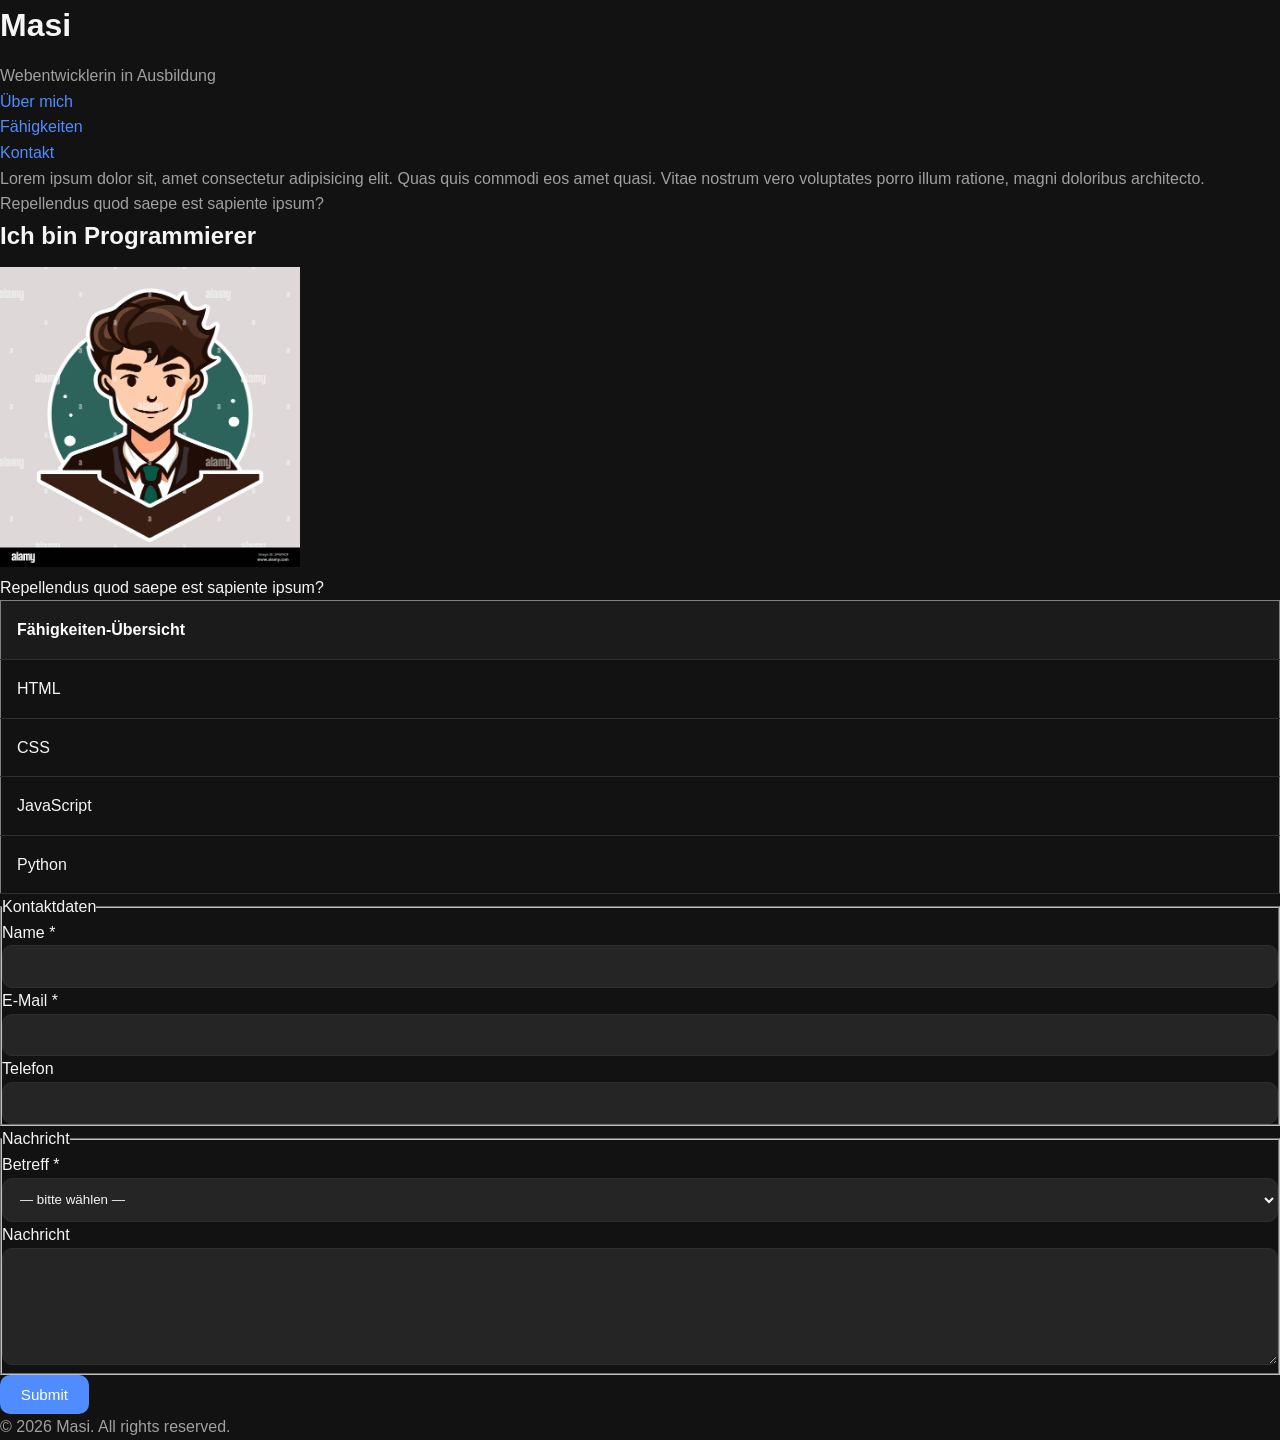
==== index.html @ 8385ca60 "Modification 5" ====
<!DOCTYPE html>
<html lang='en'>
<head>
    <meta charset='utf-8'>
    <meta name='viewport' content='width=device-width, initial-scale=1'>
    <title>Masi Profile</title>
    <link rel='stylesheet' href='CSS/style.css'>
</head>
<body>
    <header>
      <h1>Masi</h1>
      <p>Webentwicklerin in Ausbildung</p>

      <nav>
        <ul>
          <li><a href="#ueber-mich">Über mich</a></li>
          <li><a href="#faehigkeiten">Fähigkeiten</a></li>
          <li><a href="#kontakt">Kontakt</a></li>
        </ul>
      </nav>
    </header> 
    <main>
        <section id="ueber-mich">
    <p>Lorem ipsum dolor sit, amet consectetur adipisicing elit. Quas quis commodi eos amet quasi. Vitae nostrum vero voluptates porro illum ratione, magni doloribus architecto. Repellendus quod saepe est sapiente ipsum?
    </p>    
    <h2>Ich bin Programmierer</h2>

    <figure>
        <img
            src="avatar.jpg" 
            alt="Web Development" 
            width="300"
            height="300"
            loading="lazy"
        />
        <figcaption>
            Repellendus quod saepe est sapiente ipsum?
        </figcaption>
    </figure>
    </section>

<section id="faehigkeiten">
<table border="1" style="width: 100%;">
    <thead style="background-color: rgb(195, 194, 194);">
        <tr>
            <th span="col">Fähigkeiten-Übersicht</th>
            
    </thead>

    <tbody>
        <tr>
            <td>HTML</td>
            <t
        </tr>
        <tr>
            <td>CSS</td>
        </tr>
        <tr>
            <td>JavaScript</td>
        </tr>
        <tr>
            <td>Python</td>
        </tr>
    </tbody>
</table>

</section>

 <section id="kontakt">
<form action="/kontakt" method="post">
    <fieldset>
        <legend>Kontaktdaten</legend>

        <label for="name">Name *</label>
        <input type="text" id="name" name="name"
    required minlength="2">

        <label for="email">E-Mail *</label>
        <input type="email" id="email" name="email" required>
        
        <label for="telefon">Telefon</label>
        <input type="tel" id="telefon" name="telefon">
    </fieldset>
    
    <fieldset>
        <legend>Nachricht</legend>

        <label for="betreff">Betreff *</label>
        <select id="betreff" name="betreff" required>
        <option value="" disabled selected>— bitte wählen —</option>
        <option value="allgemeine_frage">Allgemeine Frage</option>
        <option value="technische_frage">Technische Frage</option>
        <option value="privatnachricht">Privatnachricht</option>
        </select>
        <label for="nachricht">Nachricht</label>
        <textarea id="nachricht" name="nachricht"
        rows="6" required></textarea>
    </fieldset>

    <button type="submit">Submit</button>
</form>
</section>
</main>
<footer>
    <p>&copy; 2026 Masi. All rights reserved.</p>
</footer>
</body>
</html>
---- CSS/style.css ----
* {
    margin: 0;
    padding: 0;
    box-sizing: border-box;
}

body {
    background: #121212;
    color: #f5f5f5;
    font-family: Inter, "Segoe UI", Roboto, sans-serif;
    line-height: 1.6;
    font-size: 16px;
}

h1,
h2,
h3,
h4,
h5,
h6 {    
    font-weight: 600;
    margin-bottom: 0.75rem;
}

p {
    color: #a0a0a0;
}

a {
    color: #4f8cff;
    text-decoration: none;
}

a:hover {
    color: #6aa3ff;
}

/* Buttons */

button,
.btn {
    background: #4f8cff;
    color: #ffffff;
    border: none;
    border-radius: 10px;
    padding: 0.7rem 1.3rem;
    cursor: pointer;
    transition: 0.2s ease;
    font-size: 0.95rem;
}

button:hover,
.btn:hover {
    background: #6aa3ff;
}

button:disabled {
    opacity: 0.5;
    cursor: not-allowed;
}

/* Inputs */

input,
textarea,
select {
    width: 100%;
    background: #252525;
    color: #f5f5f5;
    border: 1px solid #2f2f2f;
    border-radius: 10px;
    padding: 0.8rem;
    transition: 0.2s ease;
}

input:focus,
textarea:focus,
select:focus {
    outline: none;
    border-color: #4f8cff;
}

/* Tables */

table {
    width: 100%;
    border-collapse: collapse;
}

th,
td {
    padding: 1rem;
    border-bottom: 1px solid #2f2f2f;
    text-align: left;
}

th {
    background: #1b1b1b;
    color: #ffffff;
}

tr:hover {
    background: #1f1f1f;
}
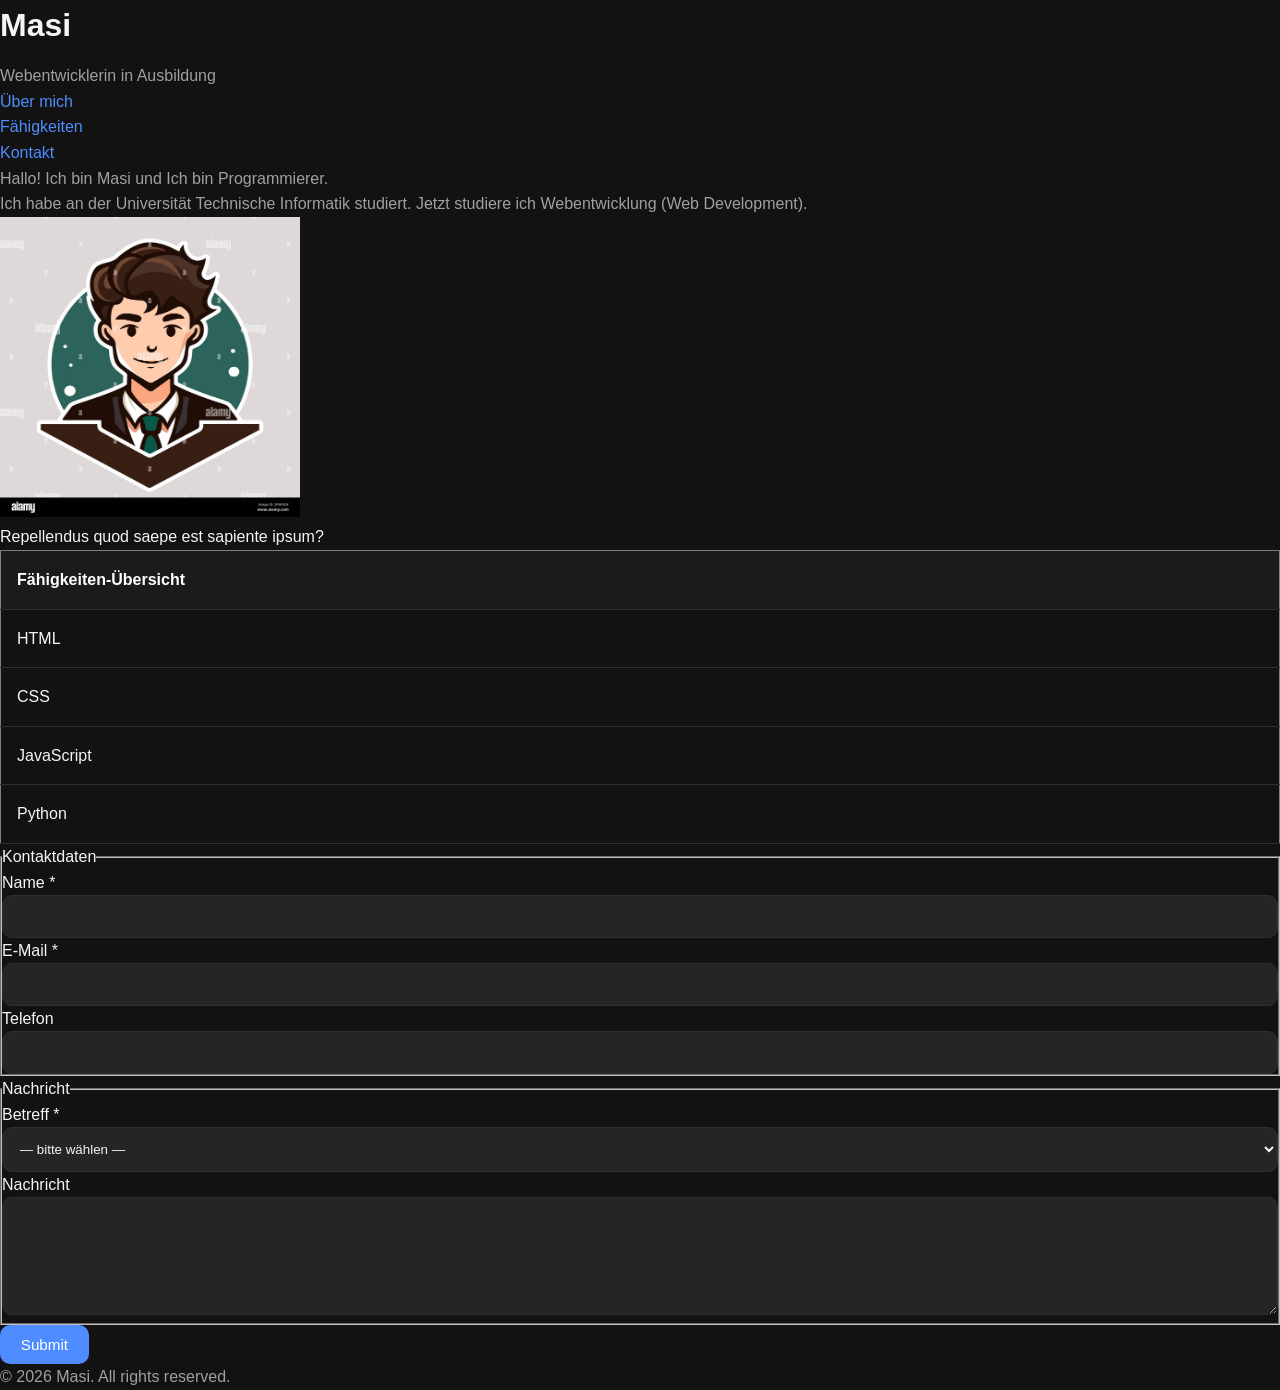
==== commit 19ed4fcb: "Modification 6" ====
--- a/index.html
+++ b/index.html
@@ -21,10 +21,9 @@
     </header> 
     <main>
         <section id="ueber-mich">
-    <p>Lorem ipsum dolor sit, amet consectetur adipisicing elit. Quas quis commodi eos amet quasi. Vitae nostrum vero voluptates porro illum ratione, magni doloribus architecto. Repellendus quod saepe est sapiente ipsum?
+    <p>Hallo! Ich bin Masi und Ich bin Programmierer.</p>
+    <p>Ich habe an der Universität Technische Informatik studiert. Jetzt studiere ich Webentwicklung (Web Development).
     </p>    
-    <h2>Ich bin Programmierer</h2>
-
     <figure>
         <img
             src="avatar.jpg" 
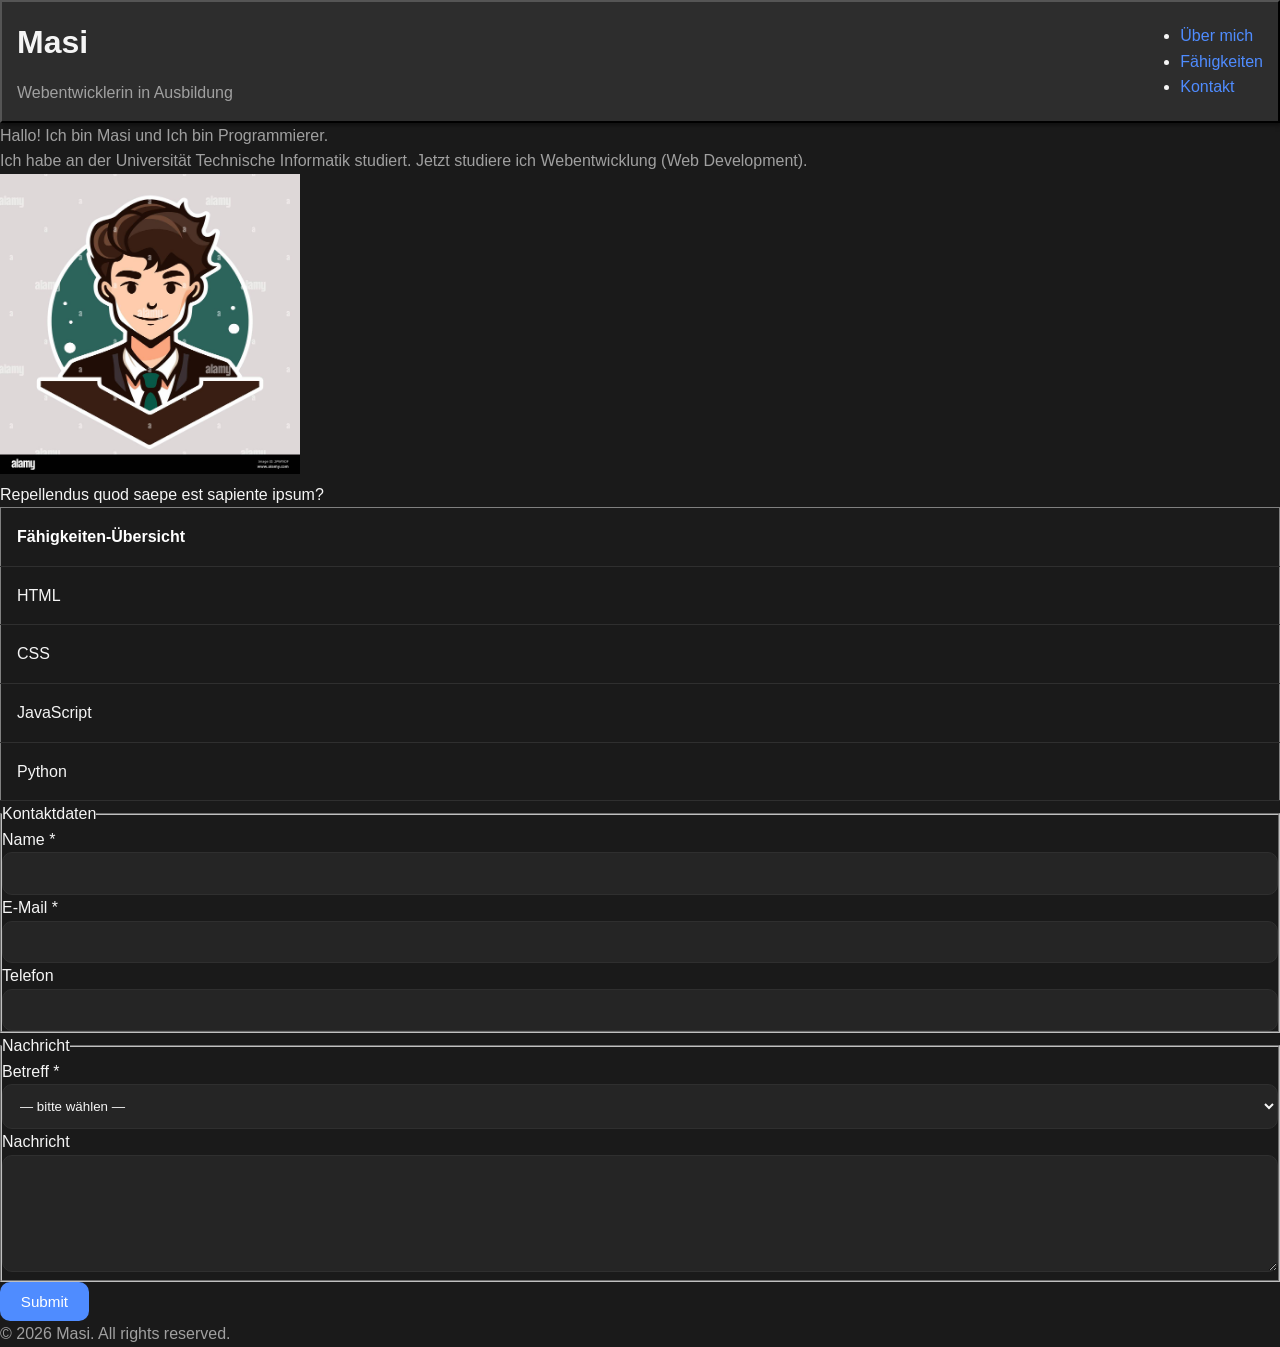
==== commit 4ffd5677: "Mod - Header1" ====
--- a/index.html
+++ b/index.html
@@ -8,8 +8,10 @@
 </head>
 <body>
     <header>
-      <h1>Masi</h1>
-      <p>Webentwicklerin in Ausbildung</p>
+      <div>
+        <h1>Masi</h1>
+        <p>Webentwicklerin in Ausbildung</p>
+      </div>
 
       <nav>
         <ul>
@@ -18,7 +20,8 @@
           <li><a href="#kontakt">Kontakt</a></li>
         </ul>
       </nav>
-    </header> 
+    </header>
+    
     <main>
         <section id="ueber-mich">
     <p>Hallo! Ich bin Masi und Ich bin Programmierer.</p>
--- a/CSS/style.css
+++ b/CSS/style.css
@@ -6,12 +6,35 @@
 }
 
 body {
-    background: #121212;
+    background: #1a1a1a;
     color: #f5f5f5;
     font-family: Inter, "Segoe UI", Roboto, sans-serif;
     line-height: 1.6;
     font-size: 16px;
 }
+
+
+/* ──────────────────────────────────────────────────────── */
+/* Header */
+/* ──────────────────────────────────────────────────────── */
+header {
+    background: #2d2d2d;
+    border: 2px solid #555555;
+    border-bottom-color: #000000;
+    border-right-color: #000000;
+    padding: 15px;
+    display: flex;
+    justify-content: space-between;
+    align-items: center;
+    flex-wrap: wrap;
+    box-shadow: 2px 2px 5px rgba(0,0,0,0.5);
+}
+
+
+
+
+
+
 
 h1,
 h2,
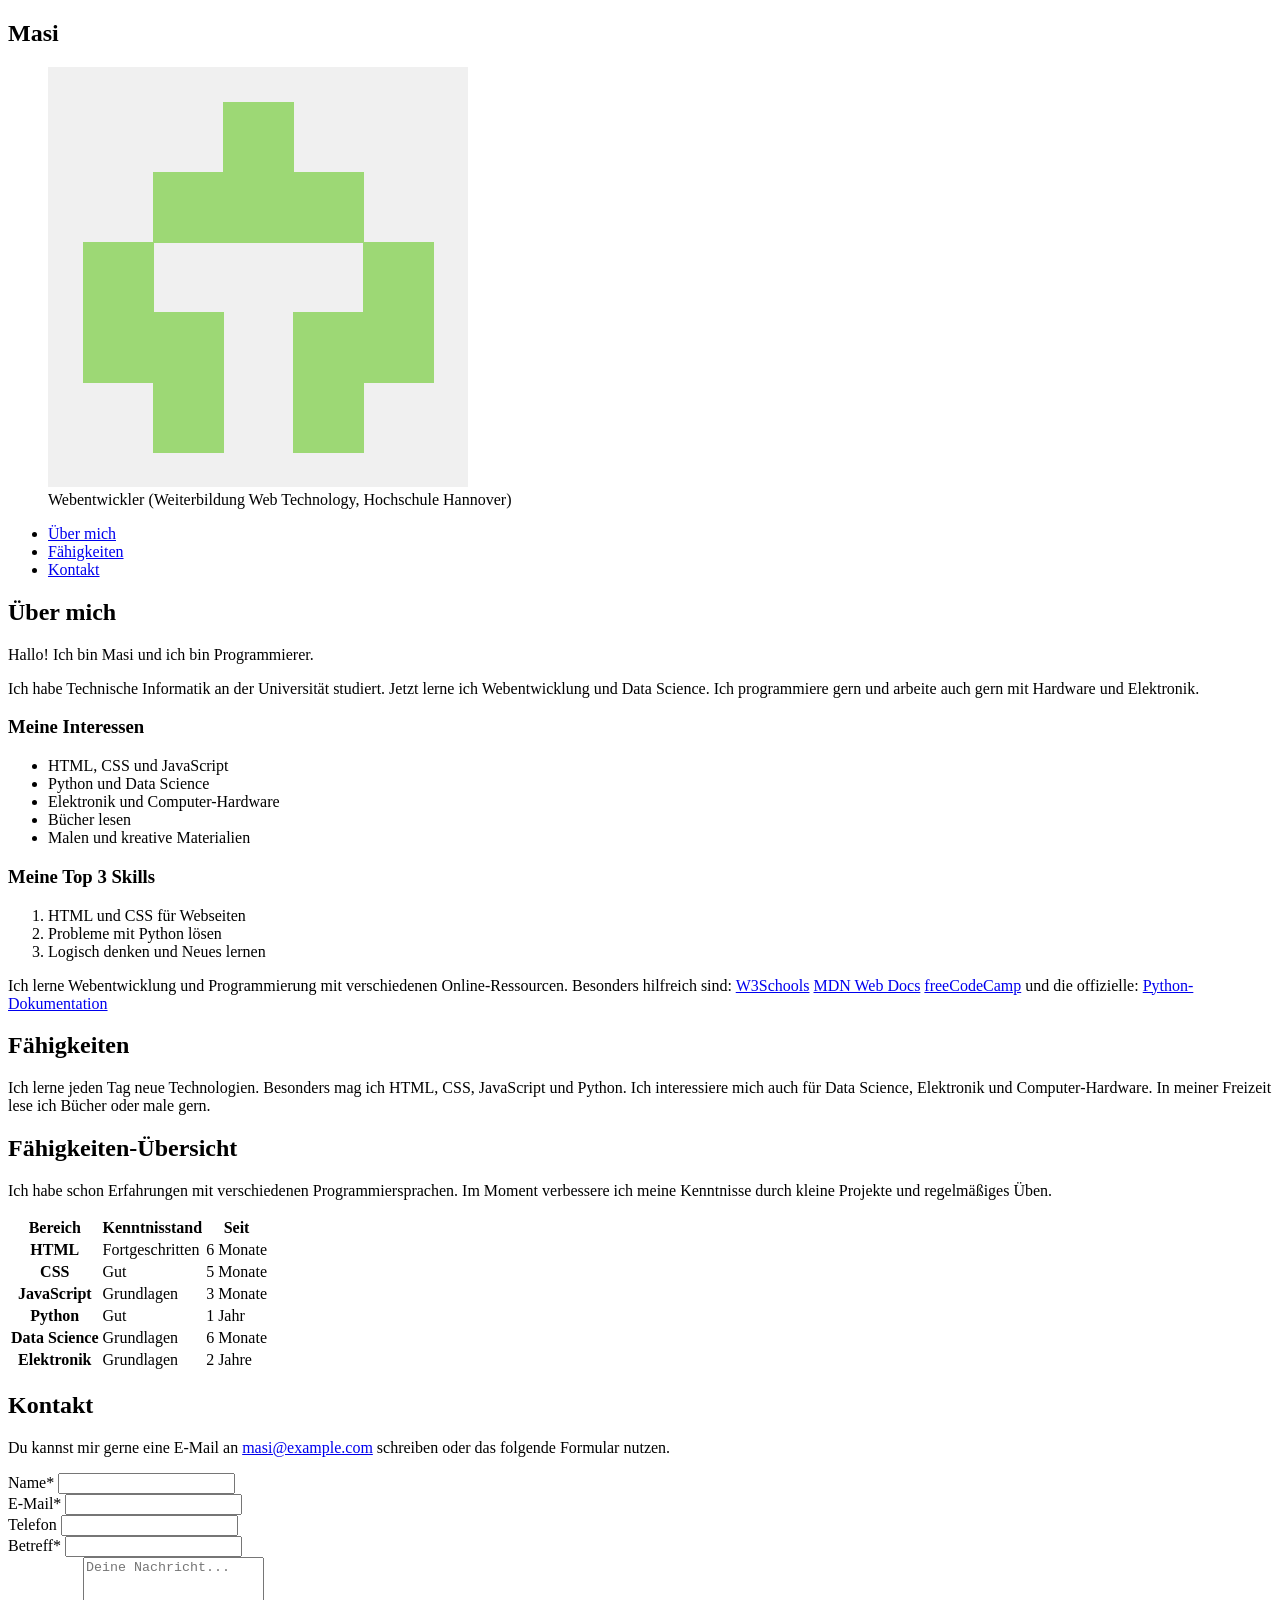
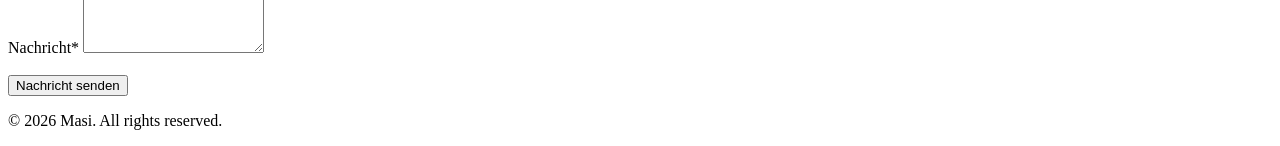
==== commit c4f0696e: "feat(ui): new design Dark (HTML, CSS)" ====
--- a/index.html
+++ b/index.html
@@ -4,107 +4,207 @@
     <meta charset='utf-8'>
     <meta name='viewport' content='width=device-width, initial-scale=1'>
     <title>Masi Profile</title>
-    <link rel='stylesheet' href='CSS/style.css'>
+    <link rel='stylesheet' href='css/style.css'>
 </head>
 <body>
-    <header>
-      <div>
-        <h1>Masi</h1>
-        <p>Webentwicklerin in Ausbildung</p>
-      </div>
-
-      <nav>
-        <ul>
-          <li><a href="#ueber-mich">Über mich</a></li>
-          <li><a href="#faehigkeiten">Fähigkeiten</a></li>
-          <li><a href="#kontakt">Kontakt</a></li>
-        </ul>
-      </nav>
-    </header>
-    
-    <main>
-        <section id="ueber-mich">
-    <p>Hallo! Ich bin Masi und Ich bin Programmierer.</p>
-    <p>Ich habe an der Universität Technische Informatik studiert. Jetzt studiere ich Webentwicklung (Web Development).
-    </p>    
-    <figure>
-        <img
-            src="avatar.jpg" 
-            alt="Web Development" 
-            width="300"
-            height="300"
-            loading="lazy"
-        />
-        <figcaption>
-            Repellendus quod saepe est sapiente ipsum?
-        </figcaption>
-    </figure>
-    </section>
-
-<section id="faehigkeiten">
-<table border="1" style="width: 100%;">
-    <thead style="background-color: rgb(195, 194, 194);">
-        <tr>
-            <th span="col">Fähigkeiten-Übersicht</th>
-            
-    </thead>
-
-    <tbody>
-        <tr>
-            <td>HTML</td>
-            <t
-        </tr>
-        <tr>
-            <td>CSS</td>
-        </tr>
-        <tr>
-            <td>JavaScript</td>
-        </tr>
-        <tr>
-            <td>Python</td>
-        </tr>
-    </tbody>
-</table>
-
-</section>
-
- <section id="kontakt">
-<form action="/kontakt" method="post">
-    <fieldset>
-        <legend>Kontaktdaten</legend>
-
-        <label for="name">Name *</label>
-        <input type="text" id="name" name="name"
-    required minlength="2">
-
-        <label for="email">E-Mail *</label>
-        <input type="email" id="email" name="email" required>
-        
-        <label for="telefon">Telefon</label>
-        <input type="tel" id="telefon" name="telefon">
-    </fieldset>
-    
-    <fieldset>
-        <legend>Nachricht</legend>
-
-        <label for="betreff">Betreff *</label>
-        <select id="betreff" name="betreff" required>
-        <option value="" disabled selected>— bitte wählen —</option>
-        <option value="allgemeine_frage">Allgemeine Frage</option>
-        <option value="technische_frage">Technische Frage</option>
-        <option value="privatnachricht">Privatnachricht</option>
-        </select>
-        <label for="nachricht">Nachricht</label>
-        <textarea id="nachricht" name="nachricht"
-        rows="6" required></textarea>
-    </fieldset>
-
-    <button type="submit">Submit</button>
-</form>
-</section>
-</main>
-<footer>
-    <p>&copy; 2026 Masi. All rights reserved.</p>
-</footer>
+    <!-- 1. Add this wrapper container -->
+    <div class="page-layout">        
+        <aside class="page-sidebar">
+            <!-- Profile Header & Photo -->
+            <div class="sidebar-panel profile-card">
+                <h1>Masi</h1>
+                <figure>
+                    <img
+                        class="profile-photo"
+                        src="images/avatar.png" 
+                        alt="Web Development" 
+                        loading="lazy"
+                    />
+                    <figcaption>
+                        Webentwickler (Weiterbildung Web Technology, Hochschule Hannover)
+                    </figcaption>
+                </figure>        
+            </div> 
+
+            <!-- Navigation Links -->
+            <nav class="sidebar-panel navigation-card">
+                <ul>
+                    <li><a href="#ueber-mich">Über mich</a></li>
+                    <li><a href="#faehigkeiten">Fähigkeiten</a></li>
+                    <li><a href="#kontakt">Kontakt</a></li>
+                </ul>
+            </nav>
+        </aside>
+
+
+        <!-- Right Column -->
+        <main class="page-content">
+            <!-- Navigation Links -->
+            <div class="navigation-card">
+                <section id="ueber-mich">
+                    <h1>Über mich</h1>
+
+                    <p>Hallo! Ich bin Masi und ich bin Programmierer.</p>
+
+                    <p>
+                        Ich habe Technische Informatik an der Universität studiert.
+                        Jetzt lerne ich Webentwicklung und Data Science.
+                        Ich programmiere gern und arbeite auch gern mit Hardware und Elektronik.
+                    </p>
+
+                    <h3>Meine Interessen</h3>
+                    <ul>
+                        <li>HTML, CSS und JavaScript</li>
+                        <li>Python und Data Science</li>
+                        <li>Elektronik und Computer-Hardware</li>
+                        <li>Bücher lesen</li>
+                        <li>Malen und kreative Materialien</li>
+                    </ul>
+
+                    <h3>Meine Top 3 Skills</h3>
+                    <ol>
+                        <li>HTML und CSS für Webseiten</li>
+                        <li>Probleme mit Python lösen</li>
+                        <li>Logisch denken und Neues lernen</li>
+                    </ol>
+
+                    <p>
+                        Ich lerne Webentwicklung und Programmierung mit verschiedenen
+                        Online-Ressourcen. Besonders hilfreich sind:
+                        <a href="https://www.w3schools.com/"
+                        target="_blank"
+                        rel="noopener noreferrer">W3Schools</a>
+                        <a href="https://developer.mozilla.org/de/docs/Web/HTML"
+                        target="_blank"
+                        rel="noopener noreferrer">MDN Web Docs</a>
+                        <a href="https://www.freecodecamp.org/"
+                        target="_blank"
+                        rel="noopener noreferrer">freeCodeCamp</a>
+                        und die offizielle:
+                        <a href="https://docs.python.org/3/"
+                        target="_blank"
+                        rel="noopener noreferrer">Python-Dokumentation</a>
+                    </p>
+                </section>
+            </div>
+
+            <div class="navigation-card">
+                <section id="faehigkeiten">
+                    <h1>Fähigkeiten</h1>
+
+                    <p>
+                        Ich lerne jeden Tag neue Technologien.
+                        Besonders mag ich HTML, CSS, JavaScript und Python.
+                        Ich interessiere mich auch für Data Science,
+                        Elektronik und Computer-Hardware.
+                        In meiner Freizeit lese ich Bücher oder male gern.
+                    </p>
+
+                    <h2>Fähigkeiten-Übersicht</h2>
+
+                    <p>
+                        Ich habe schon Erfahrungen mit verschiedenen Programmiersprachen.
+                        Im Moment verbessere ich meine Kenntnisse durch kleine Projekte
+                        und regelmäßiges Üben.
+                    </p>
+
+                    <table>
+                        <thead>
+                            <tr>
+                                <th scope="col">Bereich</th>
+                                <th scope="col">Kenntnisstand</th>
+                                <th scope="col">Seit</th>
+                            </tr>
+                        </thead>
+                        <tbody>
+                            <tr>
+                                <th scope="row">HTML</th>
+                                <td>Fortgeschritten</td>
+                                <td>6 Monate</td>
+                            </tr>
+                            <tr>
+                                <th scope="row">CSS</th>
+                                <td>Gut</td>
+                                <td>5 Monate</td>
+                            </tr>
+                            <tr>
+                                <th scope="row">JavaScript</th>
+                                <td>Grundlagen</td>
+                                <td>3 Monate</td>
+                            </tr>
+                            <tr>
+                                <th scope="row">Python</th>
+                                <td>Gut</td>
+                                <td>1 Jahr</td>
+                            </tr>
+                            <tr>
+                                <th scope="row">Data Science</th>
+                                <td>Grundlagen</td>
+                                <td>6 Monate</td>
+                            </tr>
+                            <tr>
+                                <th scope="row">Elektronik</th>
+                                <td>Grundlagen</td>
+                                <td>2 Jahre</td>
+                            </tr>
+                        </tbody>
+                    </table>
+                </section>
+            </div>
+             
+                
+            <div class="navigation-card">
+                <section id="kontakt">
+                    <h1>Kontakt</h1>
+                    <p>
+                        Du kannst mir gerne eine E-Mail an
+                        <a href="mailto:masi@example.com">masi@example.com</a>
+                        schreiben oder das folgende Formular nutzen.
+                    </p>
+
+                    <form action="https://example.com/post" method="post">
+                        <div>
+                            <label for="name">Name*</label>
+                            <input type="text" id="name" name="name" required />
+                        </div>
+
+                        <div>
+                            <label for="email">E-Mail*</label>
+                            <input type="email" id="email" name="email" required />
+                        </div>
+
+                        <div>
+                            <label for="telefon">Telefon</label>
+                            <input type="tel" id="telefon" name="telefon" />
+                        </div>
+
+                        <div>
+                            <label for="betreff">Betreff*</label>
+                            <input type="text" id="betreff" name="betreff" required />
+                        </div>
+
+                        <div>
+                            <label for="nachricht">Nachricht*</label>
+                            <textarea
+                            id="nachricht"
+                            name="nachricht"
+                            rows="6"
+                            placeholder="Deine Nachricht..."
+                            required
+                            ></textarea>
+                        </div>
+                        <br>
+                        <button type="submit">Nachricht senden</button>
+                    </form>                    
+                </section>
+            </div>    
+
+
+            <footer>
+                <p >&copy; 2026 Masi. All rights reserved.</p>
+            </footer>
+        </main>        
+    </div> <!-- <div class="page-layout"> -->
+
 </body>
 </html>
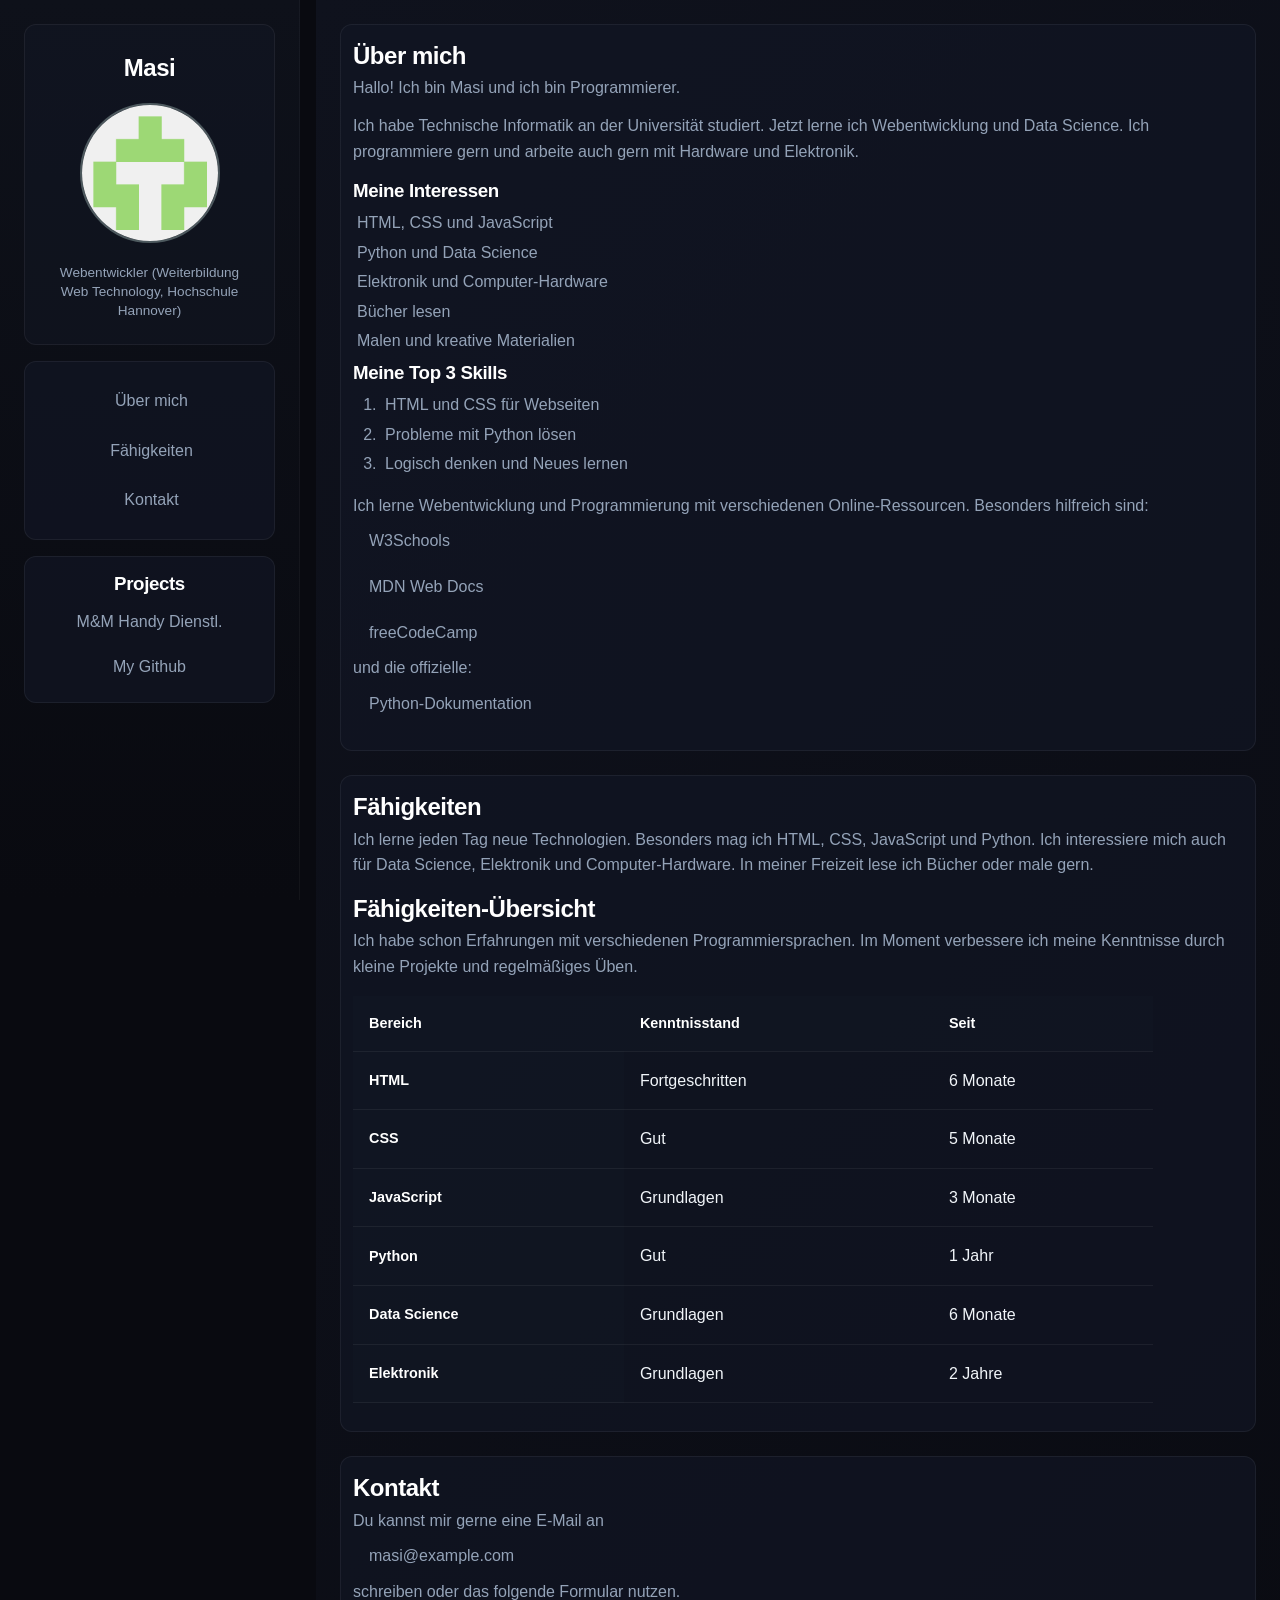
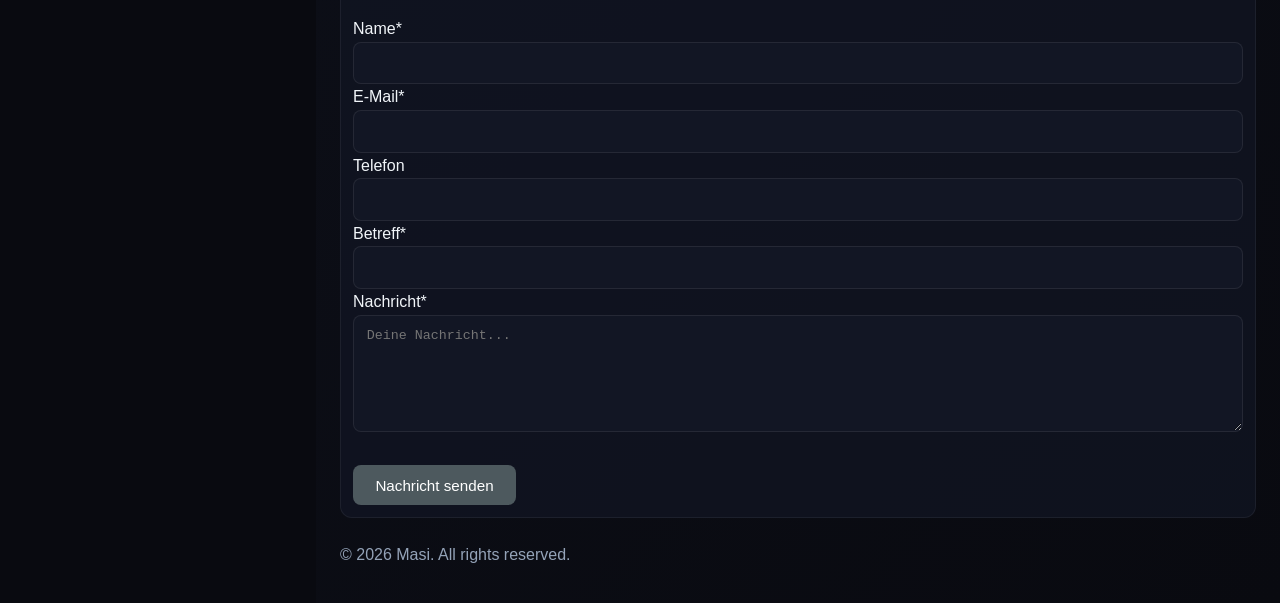
==== commit 7e9c9897: "feat(ui): render Projects links in new panel component on sidebar" ====
--- a/index.html
+++ b/index.html
@@ -34,6 +34,13 @@
                     <li><a href="#kontakt">Kontakt</a></li>
                 </ul>
             </nav>
+
+            <!-- Navigation Projects -->
+             <nav class="sidebar-panel navigation-card">
+                <h3>Projects</h3>
+                <a href="https://masigity.github.io/web/startup.html" target="_blank">M&M Handy Dienstl.</a>
+                <a href="https://github.com/masigity/web" target="_blank">My Github</a>
+             </nav>
         </aside>
 
 
--- a/css/style.css
+++ b/css/style.css
@@ -0,0 +1,251 @@
+* {
+    margin: 0;
+    padding: 0;
+    box-sizing: border-box;
+}
+
+body {    
+    background: #090a10;  
+    color: #f1f5f9; /* Slate 100 */
+    font-family: Inter, "Segoe UI", Roboto, sans-serif;
+    line-height: 1.6;
+    font-size: 16px;
+}
+
+/* Grid Container */
+.page-layout {
+    display: grid;
+    grid-template-columns: 300px 1fr; 
+    min-height: 100vh;
+    gap: 16px; 
+    background: #090a10;
+}
+
+/* Main container */
+.page-sidebar {
+    position: sticky;
+    top: 0;
+    height: 100vh;
+    width: 300px; 
+    box-sizing: border-box;
+
+    display: flex;
+    flex-direction: column;
+    gap: 16px; 
+    padding: 24px;
+    
+    background: linear-gradient(180deg, #0e111a 0%, #090a10 100%); 
+    border-right: 1px solid rgba(255, 255, 255, 0.04);
+}
+
+/* Sidebar panel Styling */
+.sidebar-panel {
+    background-color: rgba(22, 26, 41, 0.4); /* glassy! */
+    border: 1px solid rgba(255, 255, 255, 0.06);
+    border-radius: 12px; 
+    padding: 24px;
+    
+    display: flex;
+    flex-direction: column;
+    align-items: center;
+    text-align: center;
+    color: #ffffff;
+}
+
+/* Panel Styling */
+.profile-card h1 {
+    font-size: 1.5rem;
+    margin-bottom: 16px;
+    color: #ffffff;
+}
+
+.profile-photo {
+    width: 140px;
+    height: 140px;
+    border-radius: 50%; 
+    object-fit: cover;
+    margin-bottom: 12px;
+    border: 2px solid #4d595e;
+}
+
+.profile-card figcaption {
+    font-size: 0.85rem;
+    color: #94a3b8; /* Soft gray */
+    line-height: 1.4;
+}
+
+/* Navigation card Styling */
+.navigation-card {
+    width: 100%;
+    box-sizing: border-box;
+    border: rgba(255, 255, 255, 0.06) 1px solid;
+    background-color: rgba(18, 22, 36, 0.7);
+    border-radius: 12px; 
+    padding: 12px;
+}
+
+.navigation-card ul {
+    list-style: none;
+    padding: 0;
+    margin: 0;
+    width: 100%;
+}
+
+.navigation-card li {
+    margin: 4px 0;
+}
+
+.navigation-card a {
+    display: block;
+    color: #94a3b8; /* for muted text */
+    text-decoration: none;
+    padding: 10px 16px;
+    border-radius: 8px;
+    transition: all 0.2s ease-in-out;
+}
+
+.navigation-card a:hover {
+    background: rgba(77, 89, 94, 0.2);
+    color: #ffffff; 
+}
+
+/* right-hand content Styling */
+.page-content {
+    background: linear-gradient(135deg, #0f121d 0%, #090a10 100%);
+    padding: 24px;
+    overflow-y: auto; 
+    gap: 24px;
+    display: flex;
+    flex-direction: column;
+    align-items: flex-start; /* Left-aligned content is better for reading */
+}
+
+/* Typography styles */
+h1, h2, h3, h4, h5, h6 {   
+    font-weight: 600;
+    color: #ffffff;
+    letter-spacing: -0.02em;
+}
+
+p {
+    color: #94a3b8; 
+    margin-bottom: 0.75rem;
+}
+
+/* Global Link Styling */
+a {
+    color: #94a3b8;
+    text-decoration: underline;
+    text-underline-offset: 4px;
+    transition: color 0.2s ease, border-color 0.2s ease;
+}
+
+a:hover {
+    color: #ffffff;
+}
+
+/* Buttons Styling */
+button,
+.btn {
+    background: #4d595e;
+    color: #ffffff;
+    font-weight: 500;
+    border: none;
+    border-radius: 8px;
+    padding: 0.7rem 1.4rem;
+    cursor: pointer;
+    transition: transform 0.1s ease, background-color 0.2s ease;
+    font-size: 0.95rem;
+}
+
+button:hover,
+.btn:hover {
+    background: #5c6a70; 
+    transform: translateY(-1px);
+}
+
+button:disabled {
+    opacity: 0.4;
+    cursor: not-allowed;
+    transform: none;
+}
+
+/* Inputs / Forms Styling */
+input,
+textarea,
+select {
+    width: 100%;
+    background: #121624;
+    color: #f1f5f9;
+    border: 1px solid rgba(255, 255, 255, 0.08);
+    border-radius: 8px;
+    padding: 0.8rem;
+    transition: border-color 0.2s ease, box-shadow 0.2s ease;
+}
+
+input:focus,
+textarea:focus,
+select:focus {
+    outline: none;
+    border-color: #4d595e;
+    box-shadow: 0 0 0 3px rgba(77, 89, 94, 0.25);
+}
+
+/* Tables Styling */
+table {
+    width: 100%;
+    max-width: 800px;
+    border-collapse: collapse;
+    margin: 1rem 0;
+}
+
+th,
+td {
+    padding: 1rem;
+    border-bottom: 1px solid rgba(255, 255, 255, 0.06);
+    text-align: left;
+}
+
+th {
+    background: rgba(18, 22, 36, 0.6);
+    color: #ffffff;
+    font-weight: 600;
+    font-size: 0.9rem;
+}
+
+tr:hover {
+    background: rgba(255, 255, 255, 0.02);
+}
+
+/* List Styling */
+
+ul, ol {
+    width: 100%;
+    max-width: 800px; 
+    margin-bottom: 1rem;
+    padding-left: 1.75rem; 
+}
+
+ul { list-style-type: disc; }
+ol { list-style-type: decimal; }
+
+li {
+    margin-bottom: 0.5rem; 
+    padding-left: 0.25rem; 
+    color: #94a3b8; 
+}
+
+li > ul, 
+li > ol {
+    margin-top: 0.5rem;
+    margin-bottom: 0;
+    padding-left: 1.5rem;
+}
+
+li > ul { list-style-type: circle; }
+li > ul > li > ul { list-style-type: square; }
+
+.page-content ul,
+.page-content ol {
+    color: #94a3b8; 
+}
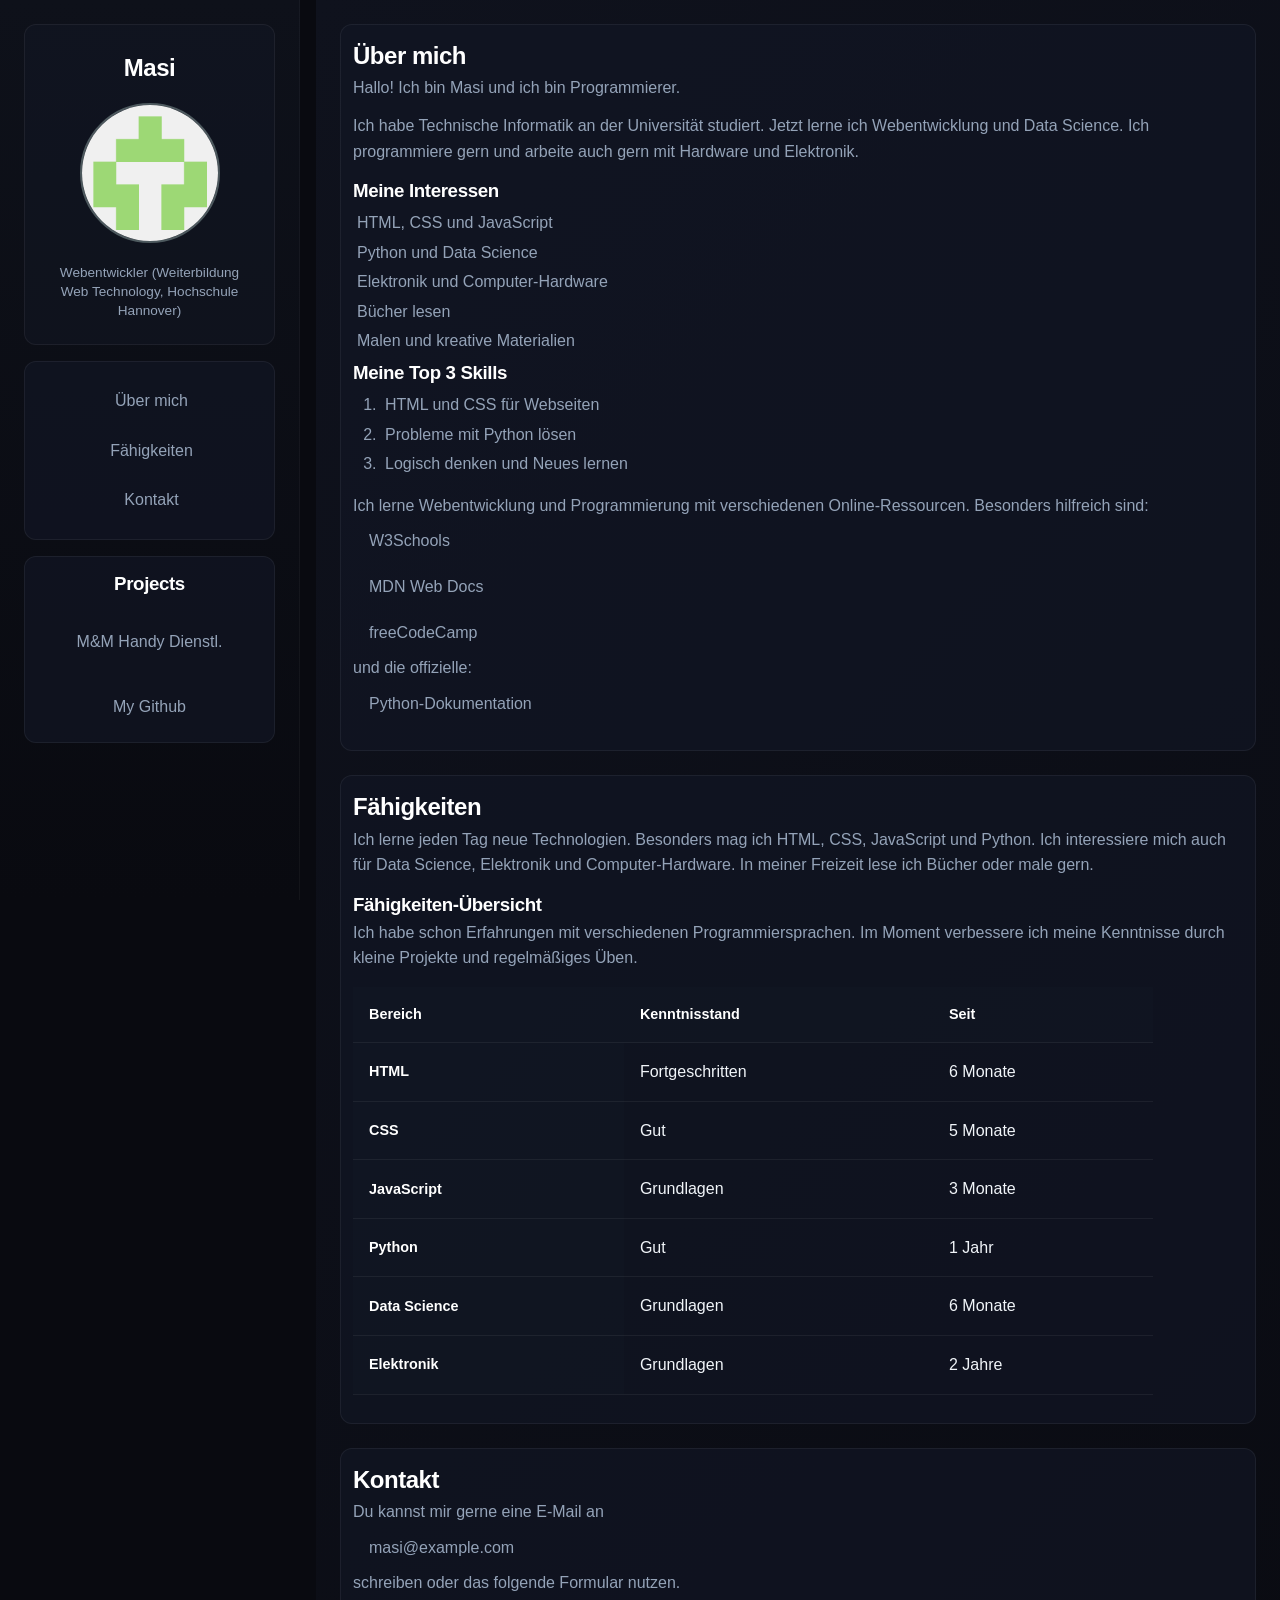
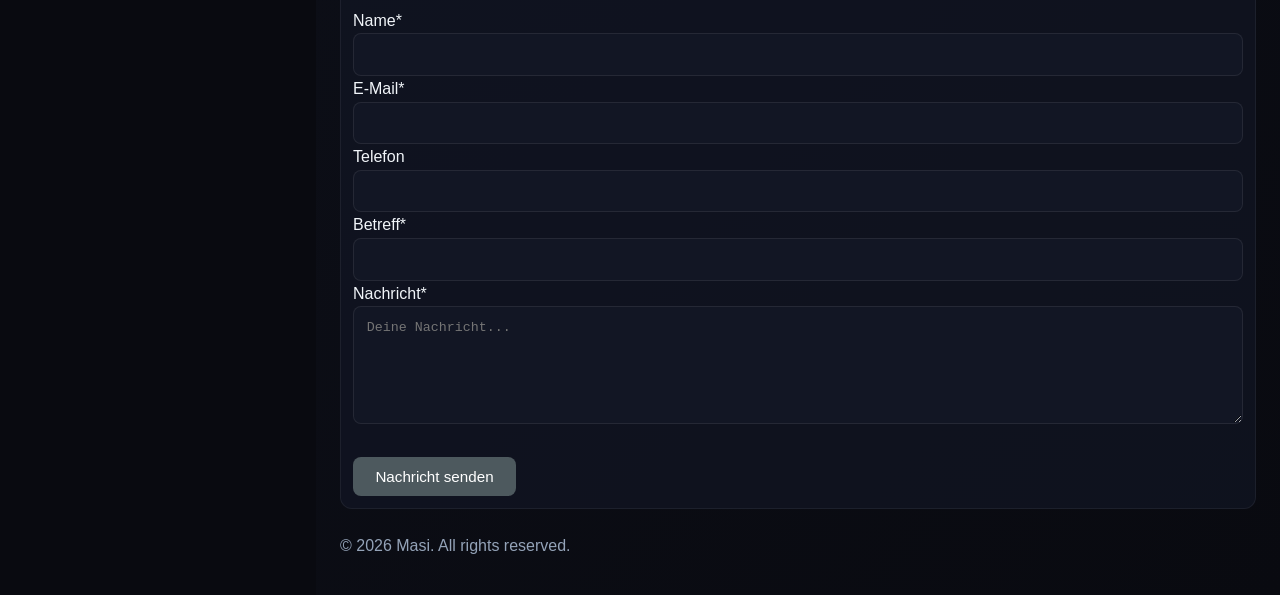
==== commit 19d89877: "fix: html, css - <h1> issue" ====
--- a/index.html
+++ b/index.html
@@ -12,7 +12,7 @@
         <aside class="page-sidebar">
             <!-- Profile Header & Photo -->
             <div class="sidebar-panel profile-card">
-                <h1>Masi</h1>
+                <h2>Masi</h2>
                 <figure>
                     <img
                         class="profile-photo"
@@ -49,7 +49,7 @@
             <!-- Navigation Links -->
             <div class="navigation-card">
                 <section id="ueber-mich">
-                    <h1>Über mich</h1>
+                    <h2>Über mich</h2>
 
                     <p>Hallo! Ich bin Masi und ich bin Programmierer.</p>
 
@@ -97,7 +97,7 @@
 
             <div class="navigation-card">
                 <section id="faehigkeiten">
-                    <h1>Fähigkeiten</h1>
+                    <h2>Fähigkeiten</h2>
 
                     <p>
                         Ich lerne jeden Tag neue Technologien.
@@ -107,7 +107,7 @@
                         In meiner Freizeit lese ich Bücher oder male gern.
                     </p>
 
-                    <h2>Fähigkeiten-Übersicht</h2>
+                    <h3>Fähigkeiten-Übersicht</h3>
 
                     <p>
                         Ich habe schon Erfahrungen mit verschiedenen Programmiersprachen.
@@ -162,7 +162,7 @@
                 
             <div class="navigation-card">
                 <section id="kontakt">
-                    <h1>Kontakt</h1>
+                    <h2>Kontakt</h2>
                     <p>
                         Du kannst mir gerne eine E-Mail an
                         <a href="mailto:masi@example.com">masi@example.com</a>
--- a/css/style.css
+++ b/css/style.css
@@ -1,3 +1,4 @@
+/* Reset all browser default */
 * {
     margin: 0;
     padding: 0;
@@ -11,6 +12,27 @@
     line-height: 1.6;
     font-size: 16px;
 }
+
+/* Header Styling */
+header {
+    background: #2c3e50;
+    color: white;
+    padding: 15px 30px;
+    display: flex;
+    justify-content: space-between;
+    align-items: center;
+}
+
+nav {
+    display: flex;
+    gap: 20px;
+}
+
+nav a {
+    color: white;
+    text-decoration: none;
+}
+
 
 /* Grid Container */
 .page-layout {
@@ -53,7 +75,7 @@
 }
 
 /* Panel Styling */
-.profile-card h1 {
+.profile-card h2 {
     font-size: 1.5rem;
     margin-bottom: 16px;
     color: #ffffff;
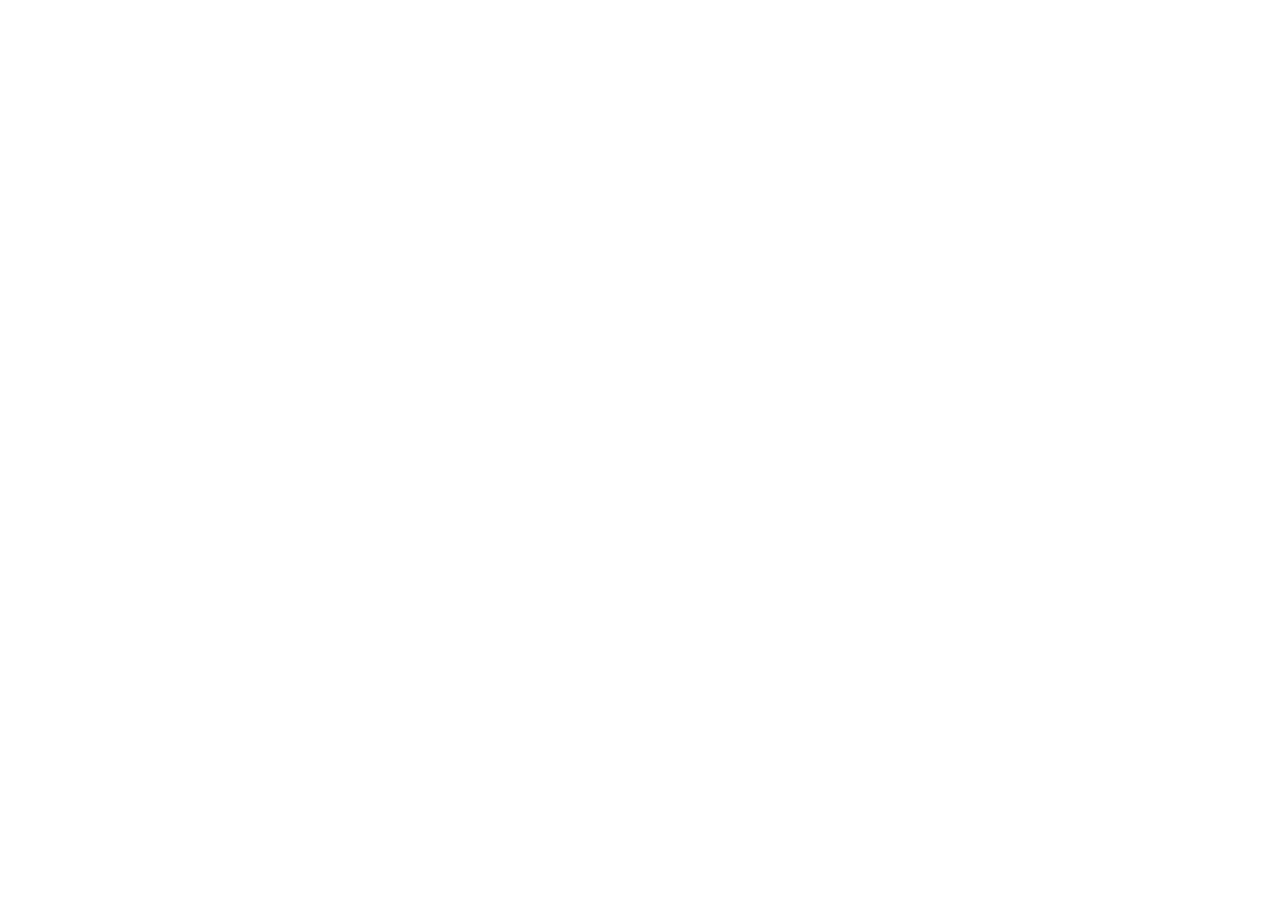
==== commit 25e02f55: "feat: new branch bootstrap" ====
--- a/index.html
+++ b/index.html
@@ -1,217 +1,11 @@
 <!DOCTYPE html>
-<html lang='en'>
+<html lang="en">
 <head>
-    <meta charset='utf-8'>
-    <meta name='viewport' content='width=device-width, initial-scale=1'>
-    <title>Masi Profile</title>
-    <link rel='stylesheet' href='css/style.css'>
+    <meta charset="UTF-8">
+    <meta name="viewport" content="width=device-width, initial-scale=1.0">
+    <title>Bootstrap</title>
 </head>
 <body>
-    <!-- 1. Add this wrapper container -->
-    <div class="page-layout">        
-        <aside class="page-sidebar">
-            <!-- Profile Header & Photo -->
-            <div class="sidebar-panel profile-card">
-                <h2>Masi</h2>
-                <figure>
-                    <img
-                        class="profile-photo"
-                        src="images/avatar.png" 
-                        alt="Web Development" 
-                        loading="lazy"
-                    />
-                    <figcaption>
-                        Webentwickler (Weiterbildung Web Technology, Hochschule Hannover)
-                    </figcaption>
-                </figure>        
-            </div> 
-
-            <!-- Navigation Links -->
-            <nav class="sidebar-panel navigation-card">
-                <ul>
-                    <li><a href="#ueber-mich">Über mich</a></li>
-                    <li><a href="#faehigkeiten">Fähigkeiten</a></li>
-                    <li><a href="#kontakt">Kontakt</a></li>
-                </ul>
-            </nav>
-
-            <!-- Navigation Projects -->
-             <nav class="sidebar-panel navigation-card">
-                <h3>Projects</h3>
-                <a href="https://masigity.github.io/web/startup.html" target="_blank">M&M Handy Dienstl.</a>
-                <a href="https://github.com/masigity/web" target="_blank">My Github</a>
-             </nav>
-        </aside>
-
-
-        <!-- Right Column -->
-        <main class="page-content">
-            <!-- Navigation Links -->
-            <div class="navigation-card">
-                <section id="ueber-mich">
-                    <h2>Über mich</h2>
-
-                    <p>Hallo! Ich bin Masi und ich bin Programmierer.</p>
-
-                    <p>
-                        Ich habe Technische Informatik an der Universität studiert.
-                        Jetzt lerne ich Webentwicklung und Data Science.
-                        Ich programmiere gern und arbeite auch gern mit Hardware und Elektronik.
-                    </p>
-
-                    <h3>Meine Interessen</h3>
-                    <ul>
-                        <li>HTML, CSS und JavaScript</li>
-                        <li>Python und Data Science</li>
-                        <li>Elektronik und Computer-Hardware</li>
-                        <li>Bücher lesen</li>
-                        <li>Malen und kreative Materialien</li>
-                    </ul>
-
-                    <h3>Meine Top 3 Skills</h3>
-                    <ol>
-                        <li>HTML und CSS für Webseiten</li>
-                        <li>Probleme mit Python lösen</li>
-                        <li>Logisch denken und Neues lernen</li>
-                    </ol>
-
-                    <p>
-                        Ich lerne Webentwicklung und Programmierung mit verschiedenen
-                        Online-Ressourcen. Besonders hilfreich sind:
-                        <a href="https://www.w3schools.com/"
-                        target="_blank"
-                        rel="noopener noreferrer">W3Schools</a>
-                        <a href="https://developer.mozilla.org/de/docs/Web/HTML"
-                        target="_blank"
-                        rel="noopener noreferrer">MDN Web Docs</a>
-                        <a href="https://www.freecodecamp.org/"
-                        target="_blank"
-                        rel="noopener noreferrer">freeCodeCamp</a>
-                        und die offizielle:
-                        <a href="https://docs.python.org/3/"
-                        target="_blank"
-                        rel="noopener noreferrer">Python-Dokumentation</a>
-                    </p>
-                </section>
-            </div>
-
-            <div class="navigation-card">
-                <section id="faehigkeiten">
-                    <h2>Fähigkeiten</h2>
-
-                    <p>
-                        Ich lerne jeden Tag neue Technologien.
-                        Besonders mag ich HTML, CSS, JavaScript und Python.
-                        Ich interessiere mich auch für Data Science,
-                        Elektronik und Computer-Hardware.
-                        In meiner Freizeit lese ich Bücher oder male gern.
-                    </p>
-
-                    <h3>Fähigkeiten-Übersicht</h3>
-
-                    <p>
-                        Ich habe schon Erfahrungen mit verschiedenen Programmiersprachen.
-                        Im Moment verbessere ich meine Kenntnisse durch kleine Projekte
-                        und regelmäßiges Üben.
-                    </p>
-
-                    <table>
-                        <thead>
-                            <tr>
-                                <th scope="col">Bereich</th>
-                                <th scope="col">Kenntnisstand</th>
-                                <th scope="col">Seit</th>
-                            </tr>
-                        </thead>
-                        <tbody>
-                            <tr>
-                                <th scope="row">HTML</th>
-                                <td>Fortgeschritten</td>
-                                <td>6 Monate</td>
-                            </tr>
-                            <tr>
-                                <th scope="row">CSS</th>
-                                <td>Gut</td>
-                                <td>5 Monate</td>
-                            </tr>
-                            <tr>
-                                <th scope="row">JavaScript</th>
-                                <td>Grundlagen</td>
-                                <td>3 Monate</td>
-                            </tr>
-                            <tr>
-                                <th scope="row">Python</th>
-                                <td>Gut</td>
-                                <td>1 Jahr</td>
-                            </tr>
-                            <tr>
-                                <th scope="row">Data Science</th>
-                                <td>Grundlagen</td>
-                                <td>6 Monate</td>
-                            </tr>
-                            <tr>
-                                <th scope="row">Elektronik</th>
-                                <td>Grundlagen</td>
-                                <td>2 Jahre</td>
-                            </tr>
-                        </tbody>
-                    </table>
-                </section>
-            </div>
-             
-                
-            <div class="navigation-card">
-                <section id="kontakt">
-                    <h2>Kontakt</h2>
-                    <p>
-                        Du kannst mir gerne eine E-Mail an
-                        <a href="mailto:masi@example.com">masi@example.com</a>
-                        schreiben oder das folgende Formular nutzen.
-                    </p>
-
-                    <form action="https://example.com/post" method="post">
-                        <div>
-                            <label for="name">Name*</label>
-                            <input type="text" id="name" name="name" required />
-                        </div>
-
-                        <div>
-                            <label for="email">E-Mail*</label>
-                            <input type="email" id="email" name="email" required />
-                        </div>
-
-                        <div>
-                            <label for="telefon">Telefon</label>
-                            <input type="tel" id="telefon" name="telefon" />
-                        </div>
-
-                        <div>
-                            <label for="betreff">Betreff*</label>
-                            <input type="text" id="betreff" name="betreff" required />
-                        </div>
-
-                        <div>
-                            <label for="nachricht">Nachricht*</label>
-                            <textarea
-                            id="nachricht"
-                            name="nachricht"
-                            rows="6"
-                            placeholder="Deine Nachricht..."
-                            required
-                            ></textarea>
-                        </div>
-                        <br>
-                        <button type="submit">Nachricht senden</button>
-                    </form>                    
-                </section>
-            </div>    
-
-
-            <footer>
-                <p >&copy; 2026 Masi. All rights reserved.</p>
-            </footer>
-        </main>        
-    </div> <!-- <div class="page-layout"> -->
 
 </body>
 </html>
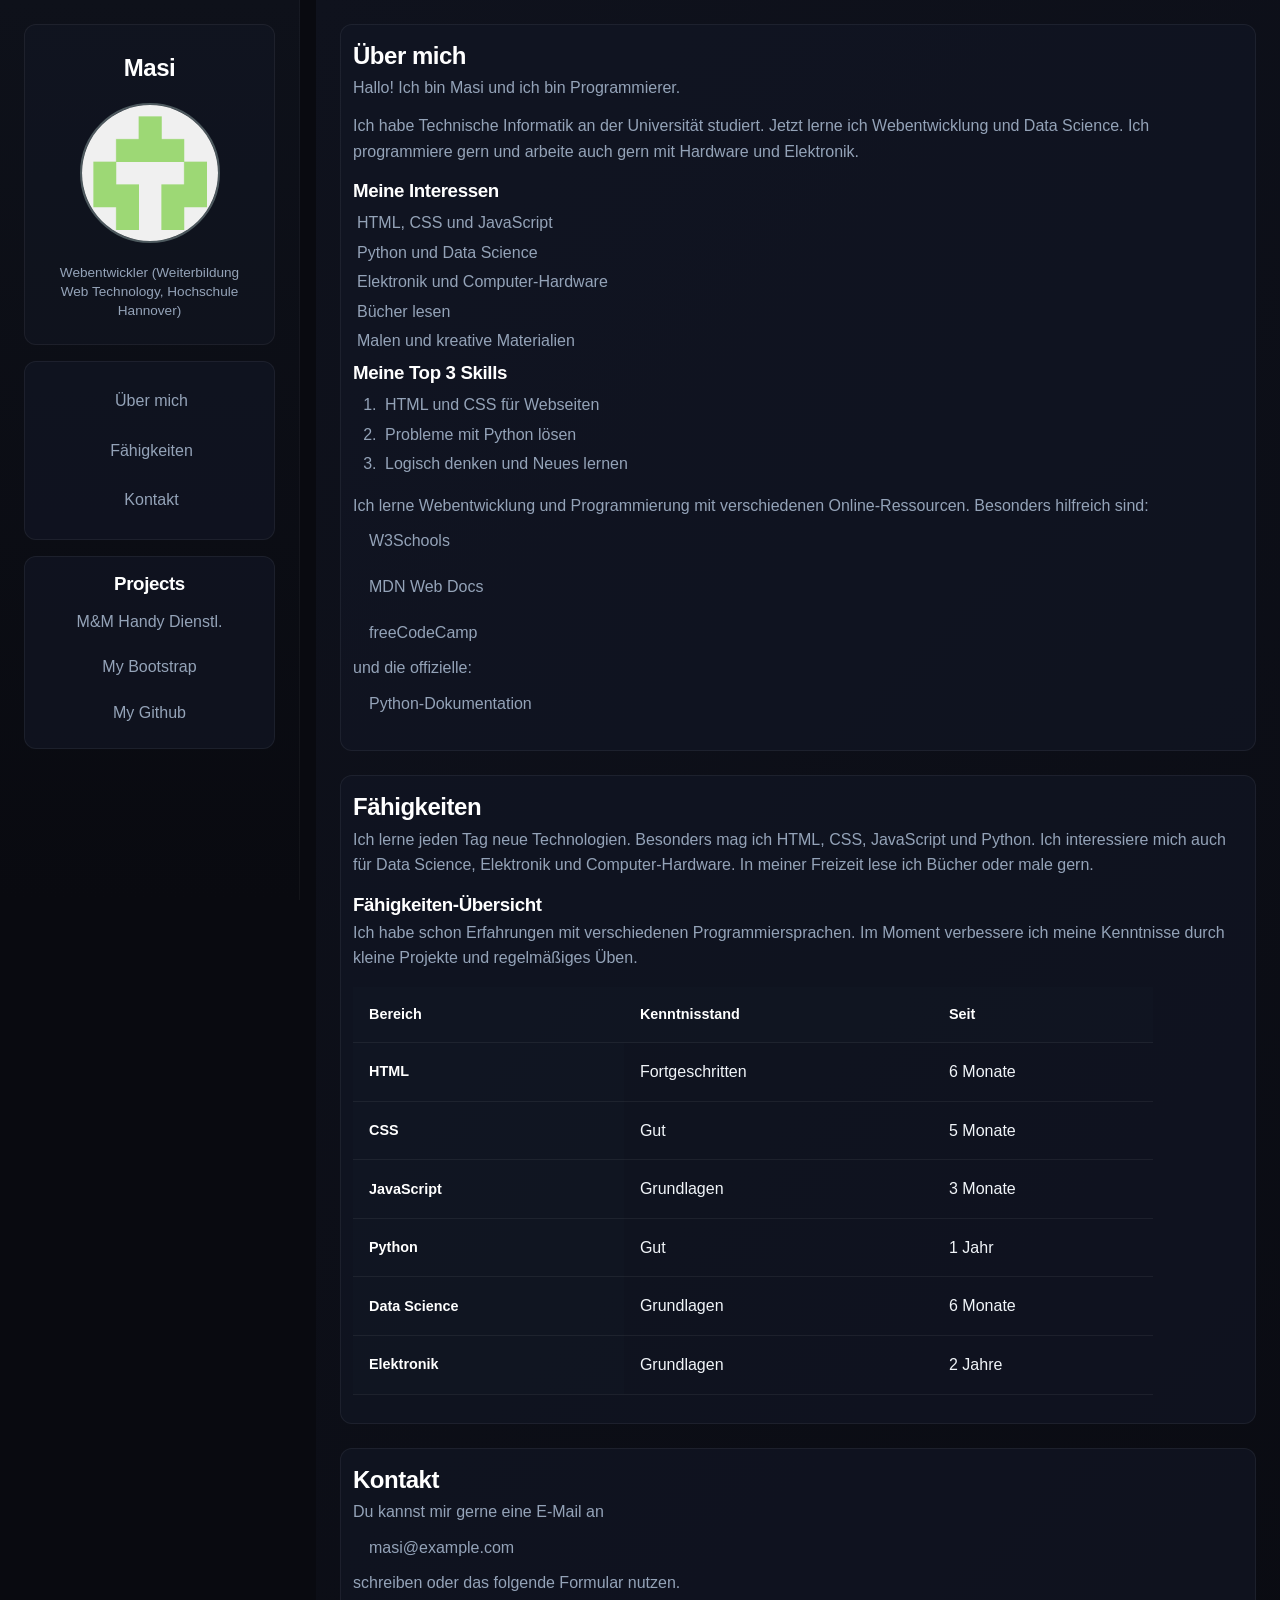
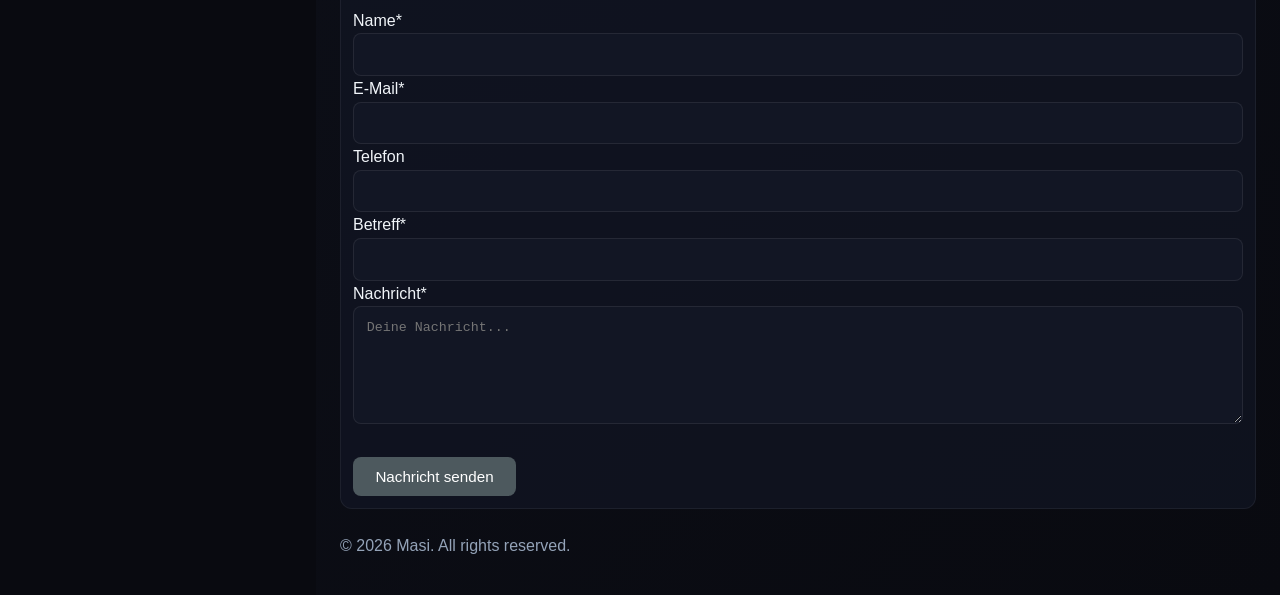
==== commit 36cf8c06: "update: add my bootstrap external link" ====
--- a/index.html
+++ b/index.html
@@ -1,11 +1,218 @@
 <!DOCTYPE html>
-<html lang="en">
+<html lang='en'>
 <head>
-    <meta charset="UTF-8">
-    <meta name="viewport" content="width=device-width, initial-scale=1.0">
-    <title>Bootstrap</title>
+    <meta charset='utf-8'>
+    <meta name='viewport' content='width=device-width, initial-scale=1'>
+    <title>Masi Profile</title>
+    <link rel='stylesheet' href='css/style.css'>
 </head>
 <body>
+    <!-- container -->
+    <div class="page-layout">        
+        <aside class="page-sidebar">
+            <!-- Profile Header & Photo -->
+            <div class="sidebar-panel profile-card">
+                <h2>Masi</h2>
+                <figure>
+                    <img
+                        class="profile-photo"
+                        src="images/avatar.png" 
+                        alt="Web Development" 
+                        loading="lazy"
+                    />
+                    <figcaption>
+                        Webentwickler (Weiterbildung Web Technology, Hochschule Hannover)
+                    </figcaption>
+                </figure>        
+            </div> 
+
+            <!-- Navigation Links -->
+            <nav class="sidebar-panel navigation-card">
+                <ul>
+                    <li><a href="#ueber-mich">Über mich</a></li>
+                    <li><a href="#faehigkeiten">Fähigkeiten</a></li>
+                    <li><a href="#kontakt">Kontakt</a></li>
+                </ul>
+            </nav>
+
+            <!-- Navigation Projects -->
+             <nav class="sidebar-panel navigation-card">
+                <h3>Projects</h3>
+                <a href="https://masigity.github.io/web/startup.html" target="_blank">M&M Handy Dienstl.</a>
+                <a href="https://masigity.github.io/web_bootstrap/" target="_blank">My Bootstrap</a>
+                <a href="https://github.com/masigity/web" target="_blank">My Github</a>
+             </nav>
+        </aside>
+
+
+        <!-- Right Column -->
+        <main class="page-content">
+            <!-- Navigation Links -->
+            <div class="navigation-card">
+                <section id="ueber-mich">
+                    <h2>Über mich</h2>
+
+                    <p>Hallo! Ich bin Masi und ich bin Programmierer.</p>
+
+                    <p>
+                        Ich habe Technische Informatik an der Universität studiert.
+                        Jetzt lerne ich Webentwicklung und Data Science.
+                        Ich programmiere gern und arbeite auch gern mit Hardware und Elektronik.
+                    </p>
+
+                    <h3>Meine Interessen</h3>
+                    <ul>
+                        <li>HTML, CSS und JavaScript</li>
+                        <li>Python und Data Science</li>
+                        <li>Elektronik und Computer-Hardware</li>
+                        <li>Bücher lesen</li>
+                        <li>Malen und kreative Materialien</li>
+                    </ul>
+
+                    <h3>Meine Top 3 Skills</h3>
+                    <ol>
+                        <li>HTML und CSS für Webseiten</li>
+                        <li>Probleme mit Python lösen</li>
+                        <li>Logisch denken und Neues lernen</li>
+                    </ol>
+
+                    <p>
+                        Ich lerne Webentwicklung und Programmierung mit verschiedenen
+                        Online-Ressourcen. Besonders hilfreich sind:
+                        <a href="https://www.w3schools.com/"
+                        target="_blank"
+                        rel="noopener noreferrer">W3Schools</a>
+                        <a href="https://developer.mozilla.org/de/docs/Web/HTML"
+                        target="_blank"
+                        rel="noopener noreferrer">MDN Web Docs</a>
+                        <a href="https://www.freecodecamp.org/"
+                        target="_blank"
+                        rel="noopener noreferrer">freeCodeCamp</a>
+                        und die offizielle:
+                        <a href="https://docs.python.org/3/"
+                        target="_blank"
+                        rel="noopener noreferrer">Python-Dokumentation</a>
+                    </p>
+                </section>
+            </div>
+
+            <div class="navigation-card">
+                <section id="faehigkeiten">
+                    <h2>Fähigkeiten</h2>
+
+                    <p>
+                        Ich lerne jeden Tag neue Technologien.
+                        Besonders mag ich HTML, CSS, JavaScript und Python.
+                        Ich interessiere mich auch für Data Science,
+                        Elektronik und Computer-Hardware.
+                        In meiner Freizeit lese ich Bücher oder male gern.
+                    </p>
+
+                    <h3>Fähigkeiten-Übersicht</h3>
+
+                    <p>
+                        Ich habe schon Erfahrungen mit verschiedenen Programmiersprachen.
+                        Im Moment verbessere ich meine Kenntnisse durch kleine Projekte
+                        und regelmäßiges Üben.
+                    </p>
+
+                    <table>
+                        <thead>
+                            <tr>
+                                <th scope="col">Bereich</th>
+                                <th scope="col">Kenntnisstand</th>
+                                <th scope="col">Seit</th>
+                            </tr>
+                        </thead>
+                        <tbody>
+                            <tr>
+                                <th scope="row">HTML</th>
+                                <td>Fortgeschritten</td>
+                                <td>6 Monate</td>
+                            </tr>
+                            <tr>
+                                <th scope="row">CSS</th>
+                                <td>Gut</td>
+                                <td>5 Monate</td>
+                            </tr>
+                            <tr>
+                                <th scope="row">JavaScript</th>
+                                <td>Grundlagen</td>
+                                <td>3 Monate</td>
+                            </tr>
+                            <tr>
+                                <th scope="row">Python</th>
+                                <td>Gut</td>
+                                <td>1 Jahr</td>
+                            </tr>
+                            <tr>
+                                <th scope="row">Data Science</th>
+                                <td>Grundlagen</td>
+                                <td>6 Monate</td>
+                            </tr>
+                            <tr>
+                                <th scope="row">Elektronik</th>
+                                <td>Grundlagen</td>
+                                <td>2 Jahre</td>
+                            </tr>
+                        </tbody>
+                    </table>
+                </section>
+            </div>
+             
+                
+            <div class="navigation-card">
+                <section id="kontakt">
+                    <h2>Kontakt</h2>
+                    <p>
+                        Du kannst mir gerne eine E-Mail an
+                        <a href="mailto:masi@example.com">masi@example.com</a>
+                        schreiben oder das folgende Formular nutzen.
+                    </p>
+
+                    <form action="https://example.com/post" method="post">
+                        <div>
+                            <label for="name">Name*</label>
+                            <input type="text" id="name" name="name" required />
+                        </div>
+
+                        <div>
+                            <label for="email">E-Mail*</label>
+                            <input type="email" id="email" name="email" required />
+                        </div>
+
+                        <div>
+                            <label for="telefon">Telefon</label>
+                            <input type="tel" id="telefon" name="telefon" />
+                        </div>
+
+                        <div>
+                            <label for="betreff">Betreff*</label>
+                            <input type="text" id="betreff" name="betreff" required />
+                        </div>
+
+                        <div>
+                            <label for="nachricht">Nachricht*</label>
+                            <textarea
+                            id="nachricht"
+                            name="nachricht"
+                            rows="6"
+                            placeholder="Deine Nachricht..."
+                            required
+                            ></textarea>
+                        </div>
+                        <br>
+                        <button type="submit">Nachricht senden</button>
+                    </form>                    
+                </section>
+            </div>    
+
+
+            <footer>
+                <p >&copy; 2026 Masi. All rights reserved.</p>
+            </footer>
+        </main>        
+    </div> <!-- <div class="page-layout"> -->
 
 </body>
 </html>
--- a/css/style.css
+++ b/css/style.css
@@ -0,0 +1,252 @@
+/* Reset all browser default */
+* {
+    margin: 0;
+    padding: 0;
+    box-sizing: border-box;
+}
+
+body {    
+    background: #090a10;  
+    color: #f1f5f9; /* Slate 100 */
+    font-family: Inter, "Segoe UI", Roboto, sans-serif;
+    line-height: 1.6;
+    font-size: 16px;
+}
+
+/* Grid Container */
+.page-layout {
+    display: grid;
+    grid-template-columns: 300px 1fr; 
+    min-height: 100vh;
+    gap: 16px; 
+    background: #090a10;
+}
+
+/* Main container */
+.page-sidebar {
+    position: sticky;
+    top: 0;
+    height: 100vh;
+    width: 300px; 
+    box-sizing: border-box;
+
+    display: flex;
+    flex-direction: column;
+    gap: 16px; 
+    padding: 24px;
+    
+    background: linear-gradient(180deg, #0e111a 0%, #090a10 100%); 
+    border-right: 1px solid rgba(255, 255, 255, 0.04);
+}
+
+/* Sidebar panel Styling */
+.sidebar-panel {
+    background-color: rgba(22, 26, 41, 0.4); /* glassy! */
+    border: 1px solid rgba(255, 255, 255, 0.06);
+    border-radius: 12px; 
+    padding: 24px;
+    
+    display: flex;
+    flex-direction: column;
+    align-items: center;
+    text-align: center;
+    color: #ffffff;
+}
+
+/* Panel Styling */
+.profile-card h2 {
+    font-size: 1.5rem;
+    margin-bottom: 16px;
+    color: #ffffff;
+}
+
+.profile-photo {
+    width: 140px;
+    height: 140px;
+    border-radius: 50%; 
+    object-fit: cover;
+    margin-bottom: 12px;
+    border: 2px solid #4d595e;
+}
+
+.profile-card figcaption {
+    font-size: 0.85rem;
+    color: #94a3b8; /* Soft gray */
+    line-height: 1.4;
+}
+
+/* Navigation card Styling */
+.navigation-card {
+    width: 100%;
+    box-sizing: border-box;
+    border: rgba(255, 255, 255, 0.06) 1px solid;
+    background-color: rgba(18, 22, 36, 0.7);
+    border-radius: 12px; 
+    padding: 12px;
+}
+
+.navigation-card ul {
+    list-style: none;
+    padding: 0;
+    margin: 0;
+    width: 100%;
+}
+
+.navigation-card li {
+    margin: 4px 0;
+}
+
+.navigation-card a {
+    display: block;
+    color: #94a3b8; /* for muted text */
+    text-decoration: none;
+    padding: 10px 16px;
+    border-radius: 8px;
+    transition: all 0.2s ease-in-out;
+}
+
+.navigation-card a:hover {
+    background: rgba(77, 89, 94, 0.2);
+    color: #ffffff; 
+}
+
+/* right-hand content Styling */
+.page-content {
+    background: linear-gradient(135deg, #0f121d 0%, #090a10 100%);
+    padding: 24px;
+    overflow-y: auto; 
+    gap: 24px;
+    display: flex;
+    flex-direction: column;
+    align-items: flex-start; /* Left-aligned content is better for reading */
+}
+
+/* Typography styles */
+h1, h2, h3, h4, h5, h6 {   
+    font-weight: 600;
+    color: #ffffff;
+    letter-spacing: -0.02em;
+}
+
+p {
+    color: #94a3b8; 
+    margin-bottom: 0.75rem;
+}
+
+/* Global Link Styling */
+a {
+    color: #94a3b8;
+    text-decoration: underline;
+    text-underline-offset: 4px;
+    transition: color 0.2s ease, border-color 0.2s ease;
+}
+
+a:hover {
+    color: #ffffff;
+}
+
+/* Buttons Styling */
+button,
+.btn {
+    background: #4d595e;
+    color: #ffffff;
+    font-weight: 500;
+    border: none;
+    border-radius: 8px;
+    padding: 0.7rem 1.4rem;
+    cursor: pointer;
+    transition: transform 0.1s ease, background-color 0.2s ease;
+    font-size: 0.95rem;
+}
+
+button:hover,
+.btn:hover {
+    background: #5c6a70; 
+    transform: translateY(-1px);
+}
+
+button:disabled {
+    opacity: 0.4;
+    cursor: not-allowed;
+    transform: none;
+}
+
+/* Inputs / Forms Styling */
+input,
+textarea,
+select {
+    width: 100%;
+    background: #121624;
+    color: #f1f5f9;
+    border: 1px solid rgba(255, 255, 255, 0.08);
+    border-radius: 8px;
+    padding: 0.8rem;
+    transition: border-color 0.2s ease, box-shadow 0.2s ease;
+}
+
+input:focus,
+textarea:focus,
+select:focus {
+    outline: none;
+    border-color: #4d595e;
+    box-shadow: 0 0 0 3px rgba(77, 89, 94, 0.25);
+}
+
+/* Tables Styling */
+table {
+    width: 100%;
+    max-width: 800px;
+    border-collapse: collapse;
+    margin: 1rem 0;
+}
+
+th,
+td {
+    padding: 1rem;
+    border-bottom: 1px solid rgba(255, 255, 255, 0.06);
+    text-align: left;
+}
+
+th {
+    background: rgba(18, 22, 36, 0.6);
+    color: #ffffff;
+    font-weight: 600;
+    font-size: 0.9rem;
+}
+
+tr:hover {
+    background: rgba(255, 255, 255, 0.02);
+}
+
+/* List Styling */
+
+ul, ol {
+    width: 100%;
+    max-width: 800px; 
+    margin-bottom: 1rem;
+    padding-left: 1.75rem; 
+}
+
+ul { list-style-type: disc; }
+ol { list-style-type: decimal; }
+
+li {
+    margin-bottom: 0.5rem; 
+    padding-left: 0.25rem; 
+    color: #94a3b8; 
+}
+
+li > ul, 
+li > ol {
+    margin-top: 0.5rem;
+    margin-bottom: 0;
+    padding-left: 1.5rem;
+}
+
+li > ul { list-style-type: circle; }
+li > ul > li > ul { list-style-type: square; }
+
+.page-content ul,
+.page-content ol {
+    color: #94a3b8; 
+}
